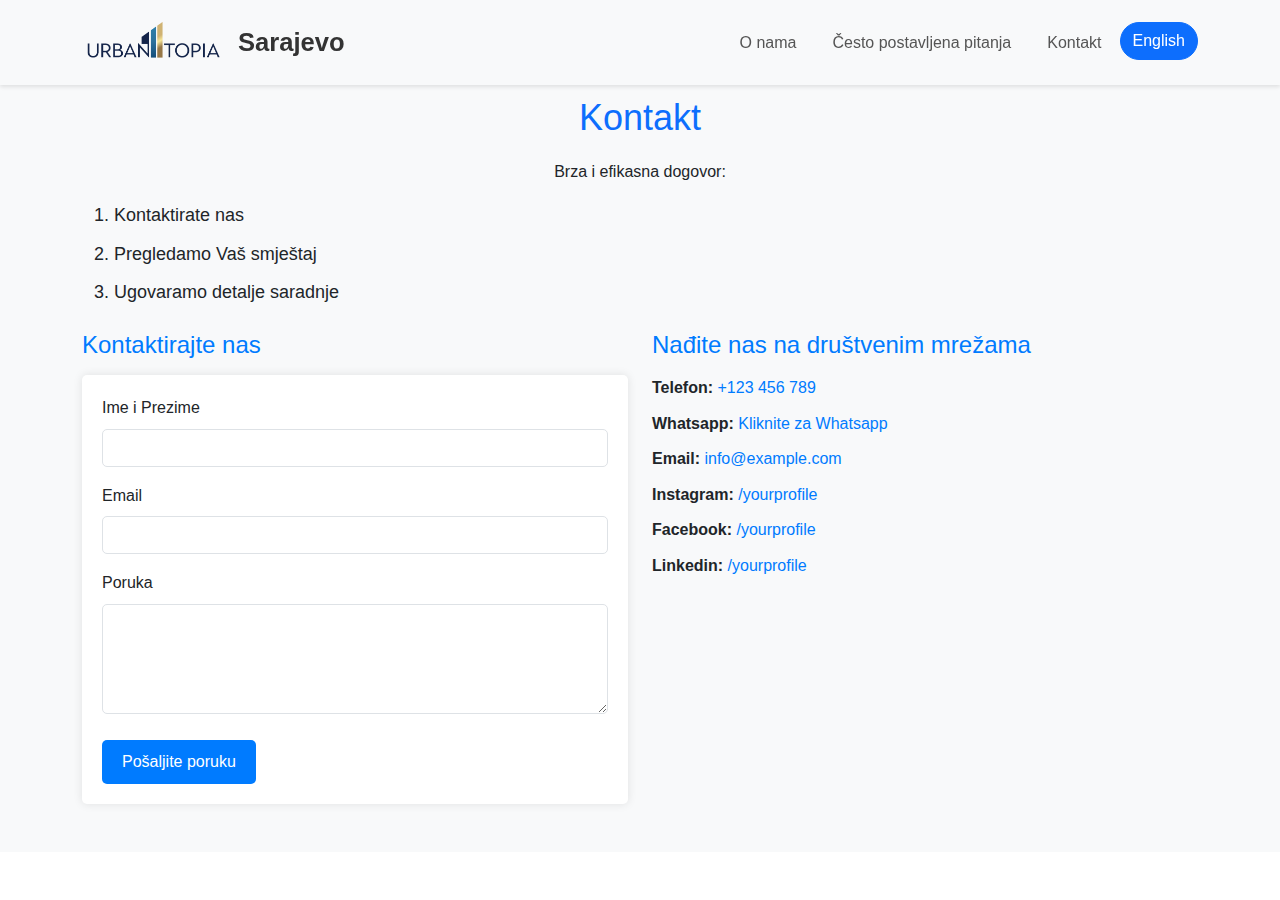
==== kontakt.html @ 98b8a41f "Client wanted new design..." ====
<!DOCTYPE html>
<html lang="bs">
<head>
  <meta charset="UTF-8">
  <meta name="viewport" content="width=device-width, initial-scale=1.0">
  <title>Kontakt</title>
  <link href="https://cdn.jsdelivr.net/npm/bootstrap@5.3.0-alpha1/dist/css/bootstrap.min.css" rel="stylesheet">
  <link rel="stylesheet" href="kontakt.css">
  <style>
      /* ------------------- NAVBAR START ------------------  */
  .navbar {
    background-color: #f8f9fa; /* Light gray background */
    box-shadow: 0px 2px 4px rgba(0, 0, 0, 0.1); /* Subtle shadow */
    padding: 10px 0;
  }

  .navbar-brand {
    display: flex;
    align-items: center;
  }

  /* Adjust logo size */
  .logo-img {
    height: 55px; /* Increase logo height */
    max-width: 140px; /* Ensure it doesn't overflow */
    object-fit: contain; /* Maintain aspect ratio */
    margin-right: 15px; /* Space between logo and text */
  }

  /* Adjust Sarajevo text */
  .logo-text {
    font-size: 1.6rem; /* Match size with logo */
    font-weight: bold;
    color: #333; /* Dark gray text color */
    line-height: 1; /* Align vertically */
  }

  /* Navigation links */
  .navbar-nav .nav-link {
    font-size: 1rem;
    color: #555;
    margin: 0 10px;
    transition: color 0.3s ease-in-out;
  }

  .navbar-nav .nav-link:hover {
    color: #007bff;
  }

  /* English option */
  .navbar-nav .nav-link.english {
    font-weight: bold;
    margin-left: 20px;
    color: #0056b3;
  }

  .navbar-nav .nav-link.english:hover {
    color: #ff9900;
  }

  /* Mobile adjustments */
  @media (max-width: 768px) {
    .navbar-brand .logo-img {
      height: 45px; /* Reduce height for smaller screens */
    }

    .navbar-nav .nav-link {
      margin: 5px 0;
    }
  }
/* ------------------- NAVBAR END ------------------  */
  </style>
</head>
<body>
  <nav class="navbar navbar-expand-lg navbar-light bg-light fixed-top">
    <div class="container">
      <!-- Logo and Sarajevo -->
      <a class="navbar-brand d-flex align-items-center" href="novi.html">
        <img src="assets/urbantopia/Urban_Topia.png" alt="Urban Topia Logo" class="logo-img me-3">
        <span class="logo-text">Sarajevo</span>
      </a>
  
      <!-- Hamburger Menu for Mobile -->
      <button class="navbar-toggler" type="button" data-bs-toggle="collapse" data-bs-target="#navbarNav">
        <span class="navbar-toggler-icon"></span>
      </button>
  
      <!-- Navigation Links -->
      <div class="collapse navbar-collapse" id="navbarNav">
        <ul class="navbar-nav ms-auto">
          <li class="nav-item"><a class="nav-link" href="onama.html" data-bs="O nama" data-en="About us">O nama</a></li>
          <li class="nav-item"><a class="nav-link" href="pitanja.html" data-bs="Često postavljena pitanja" data-en="FAQ">Često postavljena pitanja</a></li>
          <li class="nav-item"><a class="nav-link" href="kontakt.html" data-bs="Kontakt" data-en="Contact us">Kontakt</a></li>
          <li class="nav-item">
            <button id="languageToggle" class="btn btn-primary rounded-pill" data-bs="English" data-en="Bosanski">
              English
            </button>
          </li>
        </ul>
      </div>
    </div>
  </nav>

  <!-- Kontakt Stranica -->
  <section class="contact py-5 bg-light mt-5">
    <div class="container">
      <!-- Kontakt Info -->
      <div class="text-center mb-4">
        <h2 class="text-primary">Kontakt</h2>
        <p>Brza i efikasna dogovor:</p>
        <ol>
          <li>Kontaktirate nas</li>
          <li>Pregledamo Vaš smještaj</li>
          <li>Ugovaramo detalje saradnje</li>
        </ol>
      </div>

      <!-- Kontakt Forma -->
      <div class="row">
        <div class="col-md-6">
          <h4>Kontaktirajte nas</h4>
          <form action="send-email.php" method="POST">
            <div class="mb-3">
              <label for="name" class="form-label">Ime i Prezime</label>
              <input type="text" class="form-control" id="name" name="name" required>
            </div>
            <div class="mb-3">
              <label for="email" class="form-label">Email</label>
              <input type="email" class="form-control" id="email" name="email" required>
            </div>
            <div class="mb-3">
              <label for="message" class="form-label">Poruka</label>
              <textarea class="form-control" id="message" name="message" rows="4" required></textarea>
            </div>
            <button type="submit" class="btn btn-primary">Pošaljite poruku</button>
          </form>
        </div>

        <!-- Kontakt Informacije -->
        <div class="col-md-6">
          <h4>Nađite nas na društvenim mrežama</h4>
          <ul class="list-unstyled">
            <li><strong>Telefon:</strong> <a href="tel:+123456789" class="text-decoration-none">+123 456 789</a></li>
            <li><strong>Whatsapp:</strong> <a href="https://wa.me/123456789" class="text-decoration-none">Kliknite za Whatsapp</a></li>
            <li><strong>Email:</strong> <a href="mailto:info@example.com" class="text-decoration-none">info@example.com</a></li>
            <li><strong>Instagram:</strong> <a href="https://www.instagram.com/yourprofile" class="text-decoration-none" target="_blank">/yourprofile</a></li>
            <li><strong>Facebook:</strong> <a href="https://www.facebook.com/yourprofile" class="text-decoration-none" target="_blank">/yourprofile</a></li>
            <li><strong>Linkedin:</strong> <a href="https://www.linkedin.com/in/yourprofile" class="text-decoration-none" target="_blank">/yourprofile</a></li>
          </ul>
        </div>
      </div>
    </div>
  </section>

  <!-- Bootstrap JS -->
  <script src="https://cdn.jsdelivr.net/npm/bootstrap@5.3.0-alpha1/dist/js/bootstrap.bundle.min.js"></script>
  <script>
    /*--------------------- LANGUAGE CHANGE FUNCTION START ------------------------ */
    const languageToggle = document.getElementById('languageToggle');
        let currentLang = 'bs';

        function toggleLanguage() {
          const elements = document.querySelectorAll('[data-bs][data-en]');
          const heroContent = document.querySelector('.hero-content');

          elements.forEach(el => {
            if (el.hasAttribute('placeholder')) {
              el.placeholder = currentLang === 'bs' ? el.getAttribute('data-en') : el.getAttribute('data-bs');
            } else if (el.tagName.toLowerCase() === 'li' || el.tagName.toLowerCase() === 'h3') {
              el.innerHTML = currentLang === 'bs' ? el.getAttribute('data-en') : el.getAttribute('data-bs');
            } else {
              el.innerHTML = currentLang === 'bs' ? el.getAttribute('data-en') : el.getAttribute('data-bs');
            }
          });

          // Adjust text alignment and margin based on language
          heroContent.setAttribute('data-lang', currentLang);

          // Toggle the language
          currentLang = currentLang === 'bs' ? 'en' : 'bs';
        }

        // Attach the event listener
        languageToggle.addEventListener('click', toggleLanguage);
    /*--------------------- LANGUAGE CHANGE FUNCTION END ------------------------ */
  </script>
</body>
</html>
---- kontakt.css ----
/* General styles */
body {
    font-family: 'Arial', sans-serif;
    line-height: 1.6;
  }
  
  /* Kontakt sekcija */
  .contact {
    background-color: #f8f9fa;
    padding: 60px 0;
  }
  
  .contact h2 {
    color: #007bff;
    font-size: 36px;
    margin-bottom: 20px;
  }
  
  .contact ol {
    text-align: left;
    font-size: 18px;
  }
  
  .contact ol li {
    margin: 10px 0;
  }
  
  .contact h4 {
    color: #007bff;
    margin-bottom: 15px;
  }
  
  .contact form {
    background-color: #fff;
    padding: 20px;
    border-radius: 5px;
    box-shadow: 0 0 10px rgba(0, 0, 0, 0.1);
  }
  
  .contact .form-control {
    border-radius: 5px;
  }
  
  .contact .btn {
    background-color: #007bff;
    color: #fff;
    border-radius: 5px;
    padding: 10px 20px;
    margin-top: 10px;
    border: none;
  }
  
  .contact .btn:hover {
    background-color: #0056b3;
  }
  
  .contact .list-unstyled {
    font-size: 16px;
  }
  
  .contact .list-unstyled li {
    margin-bottom: 10px;
  }
  
  .contact .list-unstyled a {
    color: #007bff;
    text-decoration: none;
  }
  
  .contact .list-unstyled a:hover {
    text-decoration: underline;
  }
  
  /* Responsivni dizajn */
  @media (max-width: 768px) {
    .contact .row {
      flex-direction: column;
    }
  
    .contact .col-md-6 {
      margin-bottom: 30px;
    }
  }
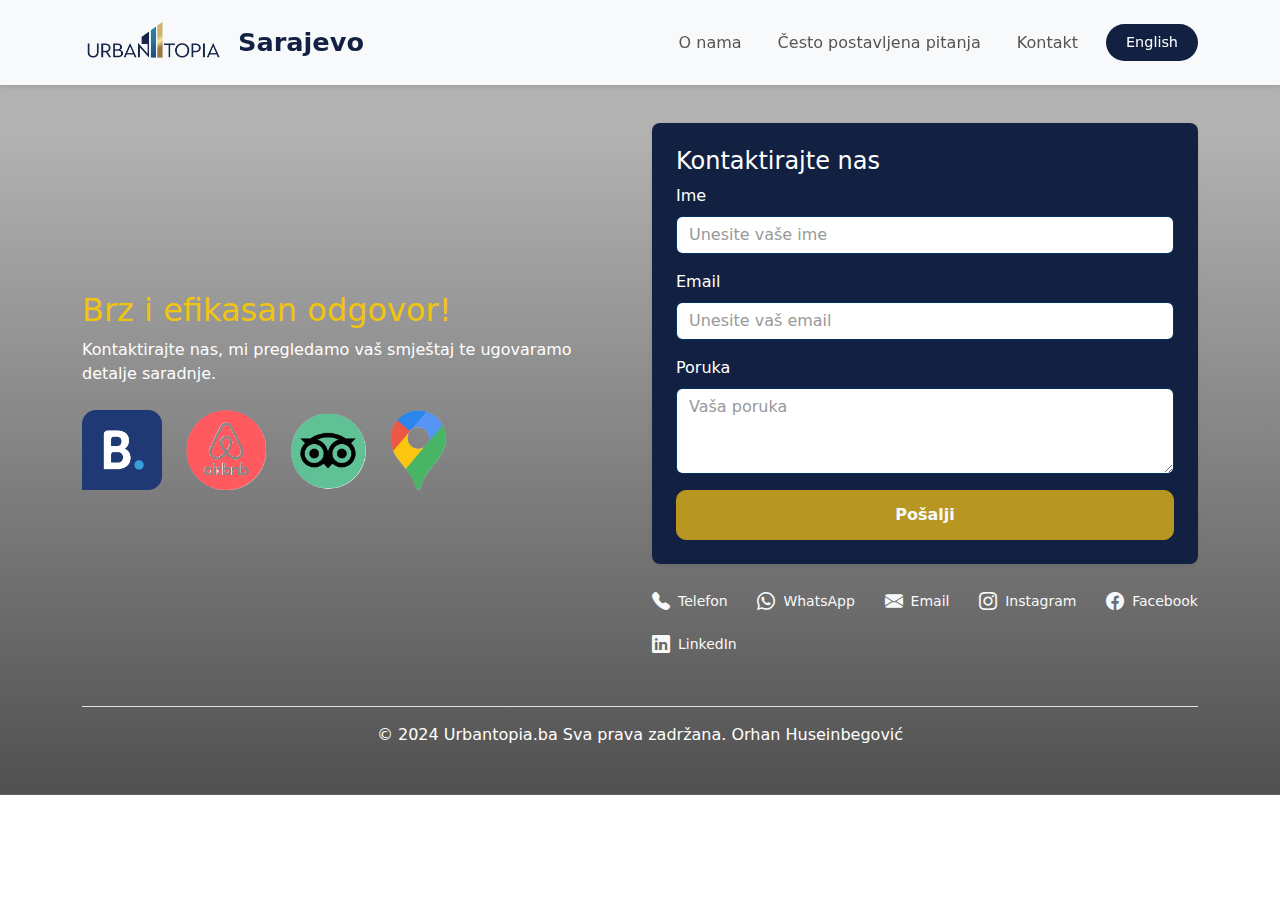
==== commit 4170bcf6: "Finished colors and visualizing" ====
--- a/kontakt.html
+++ b/kontakt.html
@@ -5,70 +5,283 @@
   <meta name="viewport" content="width=device-width, initial-scale=1.0">
   <title>Kontakt</title>
   <link href="https://cdn.jsdelivr.net/npm/bootstrap@5.3.0-alpha1/dist/css/bootstrap.min.css" rel="stylesheet">
-  <link rel="stylesheet" href="kontakt.css">
+  <meta name="description" content="Urbantopia - mi upravljamo vašim nekretninama">
+    <meta name="keywords" content="nekretnine, apartmani, sarajevo, izdavanje apartmana, stan na dan, izdavanje nekretnina">
+    <meta name="author" content="Mak Drljević">
+
+    <link rel="stylesheet" href="https://cdn.jsdelivr.net/npm/bootstrap-icons/font/bootstrap-icons.css">
+    <link rel="icon" type="image/x-icon" href="urbantopia/Urban_Topia_3D_FB_Insta.jpg">
+    <link rel="icon" href="assets/icons/favicon.png" type="image/x-icon">
+
+
+    <!-- Add Google Fonts -->
+    <link href="https://fonts.googleapis.com/css2?family=Roboto:wght@400;700&display=swap" rel="stylesheet">
+    <link href='https://fonts.googleapis.com/css?family=Raleway' rel='stylesheet'>
+
+
+
+    <!-- Open Graph Meta Tags for Social Sharing -->
+    <meta property="og:title" content="Urbantopia">
+    <meta property="og:description" content="Urbantopia vam pomaže da dobijete maksimalno od svoje nekretnine dok se odmarate">
+    <meta property="og:image" content="https://www.urbantopia.ba/ApartmaniMak/assets/urbantopia/Urban_Topia_3D_FB_Insta.jpg">
+    <meta property="og:url" content="https://urbantopia.ba/kontakt.html">
+    <meta property="og:type" content="website">
+
+    <script type="application/ld+json">
+        {
+          "@context": "https://schema.org",
+          "@type": "Apartment resselling",
+          "name": "Urbantopia",
+          "url": "https://www.urbantopia.ba",
+          "logo": "https://www.urbantopia.ba/ApartmaniMak/assets/urbantopia/Urban_Topia_3D_FB_Insta.jpg",
+          "sameAs": [
+            "https://www.facebook.com/urbantopia/",
+            "https://www.instagram.com/urbantopia/"
+          ],
+          "contactPoint": {
+            "@type": "ContactPoint",
+            "telephone": "+38761829914",
+            "contactType": "Customer Service"
+          }
+        }
+      </script>
+
+    <!-- Google tag (gtag.js) -->
+    <script async src="https://www.googletagmanager.com/gtag/js?id=G-E1P6V603YQ"></script>
+    <script>
+    window.dataLayer = window.dataLayer || [];
+    function gtag(){dataLayer.push(arguments);}
+    gtag('js', new Date());
+
+    gtag('config', 'G-E1P6V603YQ');
+    </script>
   <style>
-      /* ------------------- NAVBAR START ------------------  */
+  /* Navbar */
   .navbar {
-    background-color: #f8f9fa; /* Light gray background */
-    box-shadow: 0px 2px 4px rgba(0, 0, 0, 0.1); /* Subtle shadow */
-    padding: 10px 0;
-  }
-
-  .navbar-brand {
-    display: flex;
-    align-items: center;
-  }
-
-  /* Adjust logo size */
-  .logo-img {
-    height: 55px; /* Increase logo height */
-    max-width: 140px; /* Ensure it doesn't overflow */
-    object-fit: contain; /* Maintain aspect ratio */
-    margin-right: 15px; /* Space between logo and text */
-  }
-
-  /* Adjust Sarajevo text */
-  .logo-text {
-    font-size: 1.6rem; /* Match size with logo */
-    font-weight: bold;
-    color: #333; /* Dark gray text color */
-    line-height: 1; /* Align vertically */
-  }
-
-  /* Navigation links */
-  .navbar-nav .nav-link {
-    font-size: 1rem;
-    color: #555;
-    margin: 0 10px;
-    transition: color 0.3s ease-in-out;
-  }
-
-  .navbar-nav .nav-link:hover {
-    color: #007bff;
-  }
-
-  /* English option */
-  .navbar-nav .nav-link.english {
-    font-weight: bold;
-    margin-left: 20px;
-    color: #0056b3;
-  }
-
-  .navbar-nav .nav-link.english:hover {
-    color: #ff9900;
-  }
-
-  /* Mobile adjustments */
-  @media (max-width: 768px) {
-    .navbar-brand .logo-img {
-      height: 45px; /* Reduce height for smaller screens */
-    }
-
+      background-color: #f8f9fa; /* Light gray background */
+      box-shadow: 0px 2px 4px rgba(0, 0, 0, 0.1); /* Subtle shadow */
+      padding: 10px 0;
+    }
+
+    .navbar-brand {
+      display: flex;
+      align-items: center;
+    }
+
+    /* Adjust logo size */
+    .logo-img {
+      height: 55px; /* Increase logo height */
+      max-width: 140px; /* Ensure it doesn't overflow */
+      object-fit: contain; /* Maintain aspect ratio */
+      margin-right: 15px; /* Space between logo and text */
+    }
+
+    /* Adjust Sarajevo text */
+    .logo-text {
+      font-size: 1.6rem; /* Match size with logo */
+      font-weight: bold;
+      color: #122142; /* Dark gray text color */
+      line-height: 1; /* Align vertically */
+    }
+
+    /* Navigation links */
     .navbar-nav .nav-link {
-      margin: 5px 0;
-    }
-  }
-/* ------------------- NAVBAR END ------------------  */
+      font-size: 1rem;
+      color: #555;
+      margin: 0 10px;
+      transition: color 0.3s ease-in-out;
+    }
+
+    .navbar-nav .nav-link:hover {
+      color: #b79722;
+    }
+
+    /* English option */
+    .navbar-nav .nav-link.english {
+      font-weight: bold;
+      margin-left: 20px;
+      color: #b79722;
+    }
+
+    .navbar-nav .nav-link.english:hover {
+      color: #ff9900;
+    }
+
+    /* Mobile adjustments */
+    @media (max-width: 768px) {
+      .navbar-brand .logo-img {
+        height: 45px; /* Reduce height for smaller screens */
+      }
+
+      .navbar-nav .nav-link {
+        margin: 5px 0;
+      }
+    }
+
+
+
+
+
+    /*-------------- NAVBAR SECTION START -----------------*/
+
+
+
+    /*-------------- NAVBAR BUTTON START -----------------*/
+
+    /* Centering and styling the button */
+#languageToggle {
+  font-size: 0.9rem; /* Slightly smaller font size for neatness */
+  padding: 8px 20px; /* Adds padding to the button */
+  background-color: #122142; /* Bootstrap primary color */
+  color: white; /* Text color */
+  border: none; /* No border */
+  cursor: pointer; /* Pointer cursor on hover */
+  transition: all 0.3s ease-in-out; /* Smooth transition for hover */
+}
+
+#languageToggle:hover {
+  background-color: #b79722; /* Darker blue on hover */
+  color: #122142; /* Keep text color consistent */
+}
+
+#languageToggle:focus {
+  outline: none; /* Remove focus outline */
+}
+
+/* Center the button with other list items */
+.navbar-nav .nav-item {
+  display: flex;
+  align-items: center;
+}
+
+.navbar-nav .nav-item:last-child {
+  margin-left: 10px; /* Add spacing from other links */
+}
+/*-------------- NAVBAR BUTTON END -----------------*/
+
+
+
+/*---------------- FOOTER SECTION START --------------------- */
+.footer-section {
+  background: linear-gradient(0deg, #505050 0%, rgba(102, 102, 102, 0.50) 91.7%),
+    url('https://images.pexels.com/photos/189333/pexels-photo-189333.jpeg'); /* URL pozadinske slike */
+  background-size: cover; /* Pokriva cijeli footer */
+  background-position: center; /* Fokusira sliku na sredinu */
+  background-repeat: no-repeat; /* Onemogućava ponavljanje slike */
+  color: #ffffff; /* Bijela boja za tekst radi kontrasta */
+  margin-top: 75px;
+}
+
+.footer-section h2, 
+.footer-section h4 {
+  color: #f1c40f;
+}
+
+
+.footer-section a {
+  color: #f1c40f;
+  text-decoration: none;
+}
+
+.footer-section a:hover {
+  text-decoration: underline;
+}
+
+.partner-logos img {
+  width: auto;
+  height: 80px;
+  transition: transform 0.3s ease;
+}
+
+.partner-logos img:hover {
+  transform: scale(1.1);
+}
+
+/* Unikatna forma */
+.unique-contact-form {
+  background-color: #122142;
+  border-radius: 8px;
+  color: #ffffff;
+  padding: 20px;
+}
+
+.unique-contact-form h4 {
+  color: #ffffff;
+}
+
+.unique-contact-form input,
+.unique-contact-form textarea {
+  border: 1px solid #003366;
+  color: #003366;
+}
+
+.unique-contact-form input::placeholder,
+.unique-contact-form textarea::placeholder {
+  color: #999999;
+}
+
+/* Unikatno dugme */
+.unique-submit-btn {
+  background-color: #b79722;
+  color: #f8f9fa;
+  border: 1px solid #b79722;
+  font-weight: bold;
+  transition: background-color 0.3s ease, color 0.3s ease;
+  border-radius: 10px;
+  height: 50px;
+}
+
+.unique-submit-btn:hover {
+  background-color: #f1c40f;
+  color: #f8f9fa;
+}
+
+/* Kontakt info */
+.contact-info a {
+  color: #003366;
+  display: flex;
+  align-items: center;
+  gap: 8px;
+  font-size: 14px;
+}
+
+.contact-info i {
+  font-size: 18px;
+}
+
+.contact-info a:hover {
+  text-decoration: underline;
+}
+
+/* Copyright */
+footer .border-top {
+  border-color: rgba(255, 255, 255, 0.2);
+}
+
+*,
+*::before,
+*::after {
+    box-sizing: border-box;
+}
+
+html, body {
+    margin: 0;
+    padding: 0;
+    overflow-x: hidden;
+}
+
+.navbar-collapse {
+    width: 100%;
+}
+
+.footer-section {
+    width: 100%;
+    overflow-x: hidden;
+}
+
+
+
+/*---------------- FOOTER SECTION END --------------------- */
   </style>
 </head>
 <body>
@@ -101,88 +314,105 @@
     </div>
   </nav>
 
-  <!-- Kontakt Stranica -->
-  <section class="contact py-5 bg-light mt-5">
+  <footer class="footer-section py-5">
     <div class="container">
-      <!-- Kontakt Info -->
-      <div class="text-center mb-4">
-        <h2 class="text-primary">Kontakt</h2>
-        <p>Brza i efikasna dogovor:</p>
-        <ol>
-          <li>Kontaktirate nas</li>
-          <li>Pregledamo Vaš smještaj</li>
-          <li>Ugovaramo detalje saradnje</li>
-        </ol>
-      </div>
-
-      <!-- Kontakt Forma -->
-      <div class="row">
+      <div class="row align-items-center">
+        <!-- Lijeva strana -->
+        <div class="col-md-6 mb-4 mb-md-0">
+          <h2  data-en="Fast and timing response!" data-bs="Brz i efikasan odgovor!">Brz i efikasan odgovor!</h2>
+          <p class="mb-4" data-bs="Kontaktirajte nas, mi pregledamo vaš smještaj te ugovaramo detalje saradnje." data-en="Contact us, we will inspect your accommodation and agree on the details of cooperation.">
+            Kontaktirajte nas, mi pregledamo vaš smještaj te ugovaramo detalje saradnje.
+          </p>
+          <div class="partner-logos d-flex gap-4 justify-content-start">
+            <img src="assets/icons/booking.png" alt="Booking" class="img-fluid partner-logo">
+            <img src="assets/icons/airrbnb.png" alt="Airbnb" class="img-fluid partner-logo">
+            <img src="assets/icons/tripadvisor.png" alt="Tripadvisor" class="img-fluid partner-logo">
+            <img src="assets/icons/googlemaps.png" alt="Google Maps" class="img-fluid partner-logo">
+          </div>
+        </div>
+  
+        <!-- Desna strana -->
         <div class="col-md-6">
-          <h4>Kontaktirajte nas</h4>
-          <form action="send-email.php" method="POST">
-            <div class="mb-3">
-              <label for="name" class="form-label">Ime i Prezime</label>
-              <input type="text" class="form-control" id="name" name="name" required>
-            </div>
-            <div class="mb-3">
-              <label for="email" class="form-label">Email</label>
-              <input type="email" class="form-control" id="email" name="email" required>
-            </div>
-            <div class="mb-3">
-              <label for="message" class="form-label">Poruka</label>
-              <textarea class="form-control" id="message" name="message" rows="4" required></textarea>
-            </div>
-            <button type="submit" class="btn btn-primary">Pošaljite poruku</button>
-          </form>
-        </div>
-
-        <!-- Kontakt Informacije -->
-        <div class="col-md-6">
-          <h4>Nađite nas na društvenim mrežama</h4>
-          <ul class="list-unstyled">
-            <li><strong>Telefon:</strong> <a href="tel:+123456789" class="text-decoration-none">+123 456 789</a></li>
-            <li><strong>Whatsapp:</strong> <a href="https://wa.me/123456789" class="text-decoration-none">Kliknite za Whatsapp</a></li>
-            <li><strong>Email:</strong> <a href="mailto:info@example.com" class="text-decoration-none">info@example.com</a></li>
-            <li><strong>Instagram:</strong> <a href="https://www.instagram.com/yourprofile" class="text-decoration-none" target="_blank">/yourprofile</a></li>
-            <li><strong>Facebook:</strong> <a href="https://www.facebook.com/yourprofile" class="text-decoration-none" target="_blank">/yourprofile</a></li>
-            <li><strong>Linkedin:</strong> <a href="https://www.linkedin.com/in/yourprofile" class="text-decoration-none" target="_blank">/yourprofile</a></li>
-          </ul>
+          <!-- Forma -->
+          <div class="unique-contact-form p-4 shadow-sm">
+            <h4 data-en="Contact Us" data-bs="Kontaktirajte nas">Kontaktirajte nas</h4>
+            <form>
+              <div class="mb-3">
+                <label for="name" class="form-label" data-en="Name" data-bs="Ime">Ime</label>
+                <input type="text" class="form-control" id="name" placeholder="Unesite vaše ime" data-en="Enter your name" data-bs="Unesite svoje ime">
+              </div>
+              <div class="mb-3">
+                <label for="email" class="form-label" data-en="Email">Email</label>
+                <input type="email" class="form-control" id="email" placeholder="Unesite vaš email" data-en="Enter your email" data-bs="Unesite svoj email">
+              </div>
+              <div class="mb-3">
+                <label for="message" class="form-label" data-en="Message" data-bs="Poruka">Poruka</label>
+                <textarea class="form-control" id="message" rows="3" placeholder="Vaša poruka" data-en="Your message" data-bs="Vaša poruka"></textarea>
+              </div>
+              <button type="submit" class="unique-submit-btn w-100" data-en="Send" data-bs="Pošalji">Pošalji</button>
+            </form>
+          </div>
+  
+          <!-- Kontakt podaci -->
+          <div class="contact-info mt-4 d-flex justify-content-between flex-wrap gap-3">
+            <a href="tel:+38761829914" class="text-light text-decoration-none" data-en="Phone" data-bs="Telefon">
+              <i class="bi bi-telephone-fill"></i> Telefon
+            </a>
+            <a href="https://wa.me/38761829914" target="_blank" class="text-light text-decoration-none" data-en="WhatsApp">
+              <i class="bi bi-whatsapp"></i> WhatsApp
+            </a>
+            <a href="mailto:info@urbantopia.ba" class="text-light text-decoration-none" data-en="Email">
+              <i class="bi bi-envelope-fill"></i> Email
+            </a>
+            <a href="https://www.instagram.com" target="_blank" class="text-light text-decoration-none" data-en="Instagram">
+              <i class="bi bi-instagram"></i> Instagram
+            </a>
+            <a href="https://www.facebook.com" target="_blank" class="text-light text-decoration-none" data-en="Facebook">
+              <i class="bi bi-facebook"></i> Facebook
+            </a>
+            <a href="https://www.linkedin.com" target="_blank" class="text-light text-decoration-none" data-en="LinkedIn">
+              <i class="bi bi-linkedin"></i> LinkedIn
+            </a>
+          </div>
         </div>
       </div>
+  
+      <!-- Copyright -->
+      <div class="text-center mt-5 border-top pt-3">
+        <p class="mb-0" data-en="© 2024 Urbantopia.ba All rights reserved. Made by Orhan Huseinbegović" data-bs="© 2024 Urbantopia.ba Sva prava zadržana. Made by Orhan Huseinbegović">© 2024 Urbantopia.ba Sva prava zadržana. Orhan Huseinbegović</p>
+      </div>
     </div>
-  </section>
+  </footer>
 
   <!-- Bootstrap JS -->
   <script src="https://cdn.jsdelivr.net/npm/bootstrap@5.3.0-alpha1/dist/js/bootstrap.bundle.min.js"></script>
   <script>
     /*--------------------- LANGUAGE CHANGE FUNCTION START ------------------------ */
     const languageToggle = document.getElementById('languageToggle');
-        let currentLang = 'bs';
-
-        function toggleLanguage() {
-          const elements = document.querySelectorAll('[data-bs][data-en]');
-          const heroContent = document.querySelector('.hero-content');
-
-          elements.forEach(el => {
-            if (el.hasAttribute('placeholder')) {
-              el.placeholder = currentLang === 'bs' ? el.getAttribute('data-en') : el.getAttribute('data-bs');
-            } else if (el.tagName.toLowerCase() === 'li' || el.tagName.toLowerCase() === 'h3') {
-              el.innerHTML = currentLang === 'bs' ? el.getAttribute('data-en') : el.getAttribute('data-bs');
-            } else {
-              el.innerHTML = currentLang === 'bs' ? el.getAttribute('data-en') : el.getAttribute('data-bs');
-            }
-          });
-
-          // Adjust text alignment and margin based on language
-          heroContent.setAttribute('data-lang', currentLang);
-
-          // Toggle the language
-          currentLang = currentLang === 'bs' ? 'en' : 'bs';
+    let currentLang = 'bs';
+
+    function toggleLanguage() {
+      const elements = document.querySelectorAll('[data-bs][data-en]');
+      
+      elements.forEach(el => {
+        if (el.hasAttribute('placeholder')) {
+          el.placeholder = currentLang === 'bs' ? el.getAttribute('data-en') : el.getAttribute('data-bs');
+        } else {
+          el.innerHTML = currentLang === 'bs' ? el.getAttribute('data-en') : el.getAttribute('data-bs');
         }
-
-        // Attach the event listener
-        languageToggle.addEventListener('click', toggleLanguage);
+      });
+
+      // Toggle the button text
+      languageToggle.innerHTML = currentLang === 'bs' ? languageToggle.getAttribute('data-en') : languageToggle.getAttribute('data-bs');
+
+      // Toggle the language
+      currentLang = currentLang === 'bs' ? 'en' : 'bs';
+    }
+
+    // Attach the event listener
+    languageToggle.addEventListener('click', toggleLanguage);
     /*--------------------- LANGUAGE CHANGE FUNCTION END ------------------------ */
   </script>
 </body>
 </html>
+
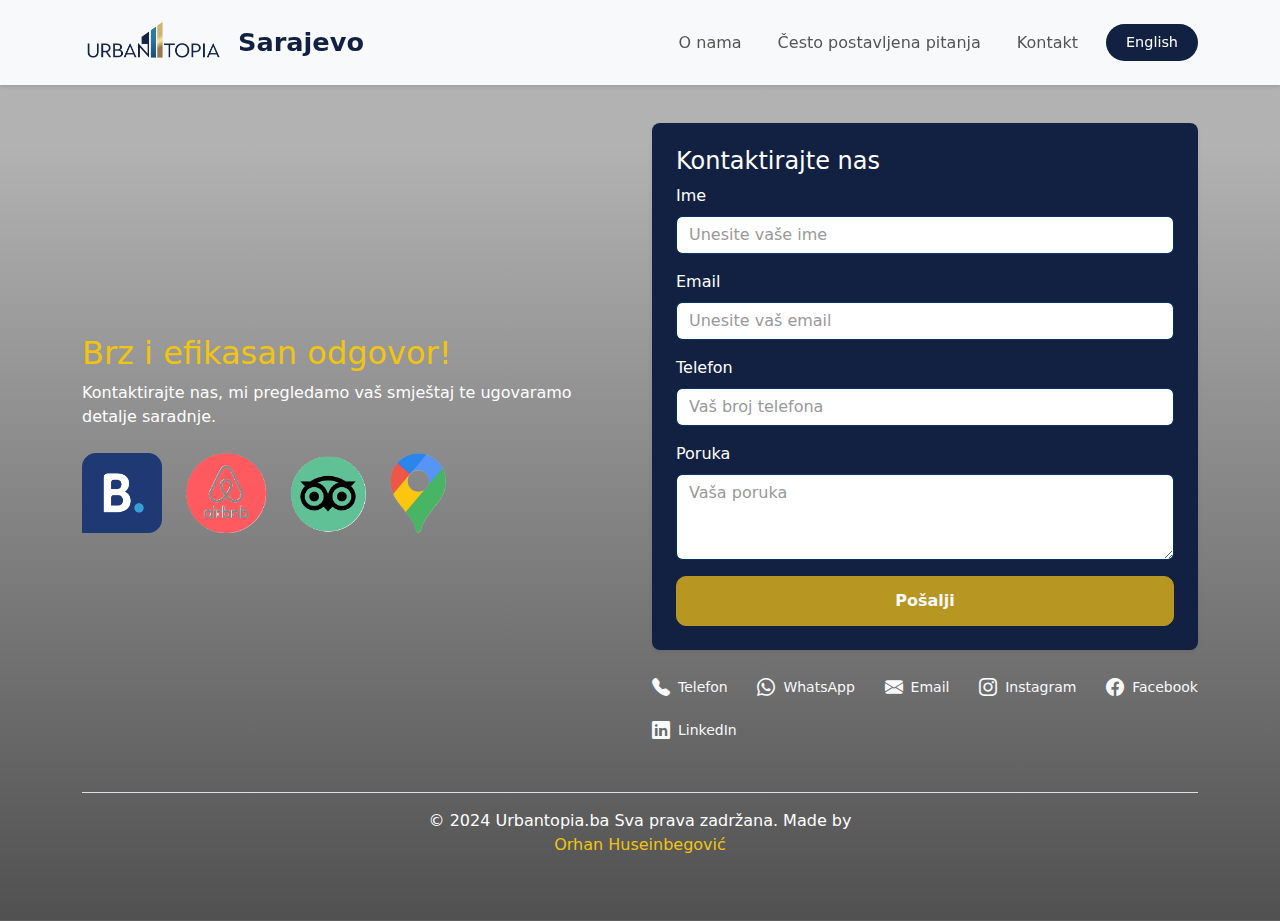
==== commit 0dbfc479: "Small fixes on backend and forms" ====
--- a/kontakt.html
+++ b/kontakt.html
@@ -288,7 +288,7 @@
   <nav class="navbar navbar-expand-lg navbar-light bg-light fixed-top">
     <div class="container">
       <!-- Logo and Sarajevo -->
-      <a class="navbar-brand d-flex align-items-center" href="novi.html">
+      <a class="navbar-brand d-flex align-items-center" href="index.html">
         <img src="assets/urbantopia/Urban_Topia.png" alt="Urban Topia Logo" class="logo-img me-3">
         <span class="logo-text">Sarajevo</span>
       </a>
@@ -346,6 +346,10 @@
                 <input type="email" class="form-control" id="email" placeholder="Unesite vaš email" data-en="Enter your email" data-bs="Unesite svoj email">
               </div>
               <div class="mb-3">
+                <label for="phone" class="form-label" data-en="Phone" data-bs="Telefon">Telefon</label>
+                <input type="phone" class="form-control" id="phone" placeholder="Vaš broj telefona" data-en="Enter your phone number" data-bs="Unesite svoj broj telefona">
+              </div>
+              <div class="mb-3">
                 <label for="message" class="form-label" data-en="Message" data-bs="Poruka">Poruka</label>
                 <textarea class="form-control" id="message" rows="3" placeholder="Vaša poruka" data-en="Your message" data-bs="Vaša poruka"></textarea>
               </div>
@@ -379,7 +383,7 @@
   
       <!-- Copyright -->
       <div class="text-center mt-5 border-top pt-3">
-        <p class="mb-0" data-en="© 2024 Urbantopia.ba All rights reserved. Made by Orhan Huseinbegović" data-bs="© 2024 Urbantopia.ba Sva prava zadržana. Made by Orhan Huseinbegović">© 2024 Urbantopia.ba Sva prava zadržana. Orhan Huseinbegović</p>
+        <p class="mb-0" data-en="© 2024 Urbantopia.ba All rights reserved. Made by " data-bs="© 2024 Urbantopia.ba Sva prava zadržana. Made by ">© 2024 Urbantopia.ba Sva prava zadržana. Made by </p><span><p><a href="https://www.linkedin.com/in/orhan-huseinbegovi%C4%87-72a47b1ba/">Orhan Huseinbegović</a></p></span>
       </div>
     </div>
   </footer>
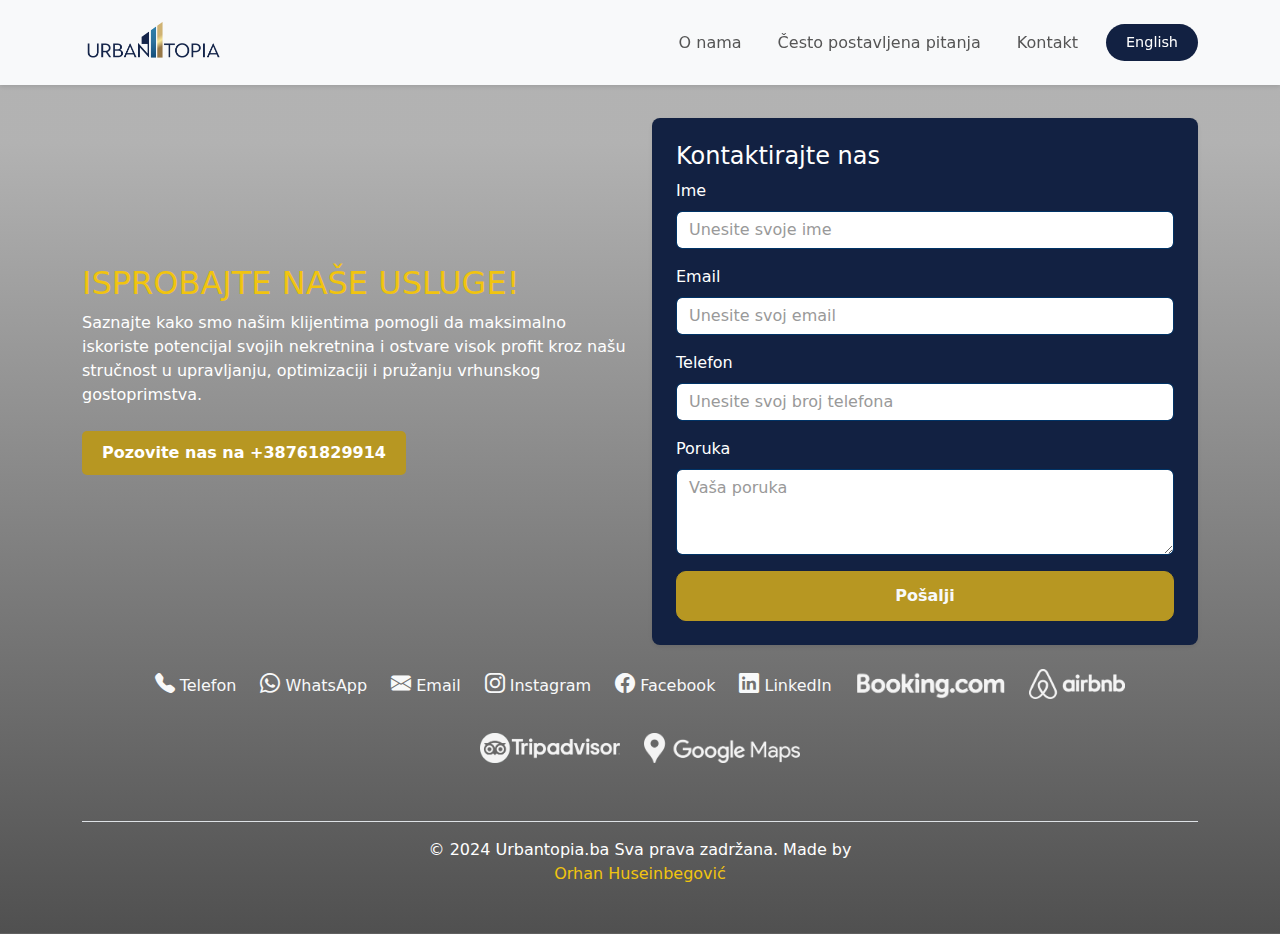
==== commit 8dc72ba3: "Finished website with language toggle fix" ====
--- a/kontakt.html
+++ b/kontakt.html
@@ -1,309 +1,90 @@
 <!DOCTYPE html>
 <html lang="bs">
+
 <head>
   <meta charset="UTF-8">
   <meta name="viewport" content="width=device-width, initial-scale=1.0">
-  <title>Kontakt</title>
+  <title data-bs="Kontakt" data-en="Contact">Kontakt</title>
   <link href="https://cdn.jsdelivr.net/npm/bootstrap@5.3.0-alpha1/dist/css/bootstrap.min.css" rel="stylesheet">
   <meta name="description" content="Urbantopia - mi upravljamo vašim nekretninama">
-    <meta name="keywords" content="nekretnine, apartmani, sarajevo, izdavanje apartmana, stan na dan, izdavanje nekretnina">
-    <meta name="author" content="Mak Drljević">
-
-    <link rel="stylesheet" href="https://cdn.jsdelivr.net/npm/bootstrap-icons/font/bootstrap-icons.css">
-    <link rel="icon" type="image/x-icon" href="urbantopia/Urban_Topia_3D_FB_Insta.jpg">
-    <link rel="icon" href="assets/icons/favicon.png" type="image/x-icon">
-
-
-    <!-- Add Google Fonts -->
-    <link href="https://fonts.googleapis.com/css2?family=Roboto:wght@400;700&display=swap" rel="stylesheet">
-    <link href='https://fonts.googleapis.com/css?family=Raleway' rel='stylesheet'>
-
-
-
-    <!-- Open Graph Meta Tags for Social Sharing -->
-    <meta property="og:title" content="Urbantopia">
-    <meta property="og:description" content="Urbantopia vam pomaže da dobijete maksimalno od svoje nekretnine dok se odmarate">
-    <meta property="og:image" content="https://www.urbantopia.ba/ApartmaniMak/assets/urbantopia/Urban_Topia_3D_FB_Insta.jpg">
-    <meta property="og:url" content="https://urbantopia.ba/kontakt.html">
-    <meta property="og:type" content="website">
-
-    <script type="application/ld+json">
-        {
-          "@context": "https://schema.org",
-          "@type": "Apartment resselling",
-          "name": "Urbantopia",
-          "url": "https://www.urbantopia.ba",
-          "logo": "https://www.urbantopia.ba/ApartmaniMak/assets/urbantopia/Urban_Topia_3D_FB_Insta.jpg",
-          "sameAs": [
-            "https://www.facebook.com/urbantopia/",
-            "https://www.instagram.com/urbantopia/"
-          ],
-          "contactPoint": {
-            "@type": "ContactPoint",
-            "telephone": "+38761829914",
-            "contactType": "Customer Service"
-          }
-        }
-      </script>
-
-    <!-- Google tag (gtag.js) -->
-    <script async src="https://www.googletagmanager.com/gtag/js?id=G-E1P6V603YQ"></script>
-    <script>
-    window.dataLayer = window.dataLayer || [];
-    function gtag(){dataLayer.push(arguments);}
-    gtag('js', new Date());
-
-    gtag('config', 'G-E1P6V603YQ');
-    </script>
-  <style>
-  /* Navbar */
-  .navbar {
-      background-color: #f8f9fa; /* Light gray background */
-      box-shadow: 0px 2px 4px rgba(0, 0, 0, 0.1); /* Subtle shadow */
-      padding: 10px 0;
-    }
-
-    .navbar-brand {
-      display: flex;
-      align-items: center;
-    }
-
-    /* Adjust logo size */
-    .logo-img {
-      height: 55px; /* Increase logo height */
-      max-width: 140px; /* Ensure it doesn't overflow */
-      object-fit: contain; /* Maintain aspect ratio */
-      margin-right: 15px; /* Space between logo and text */
-    }
-
-    /* Adjust Sarajevo text */
-    .logo-text {
-      font-size: 1.6rem; /* Match size with logo */
-      font-weight: bold;
-      color: #122142; /* Dark gray text color */
-      line-height: 1; /* Align vertically */
-    }
-
-    /* Navigation links */
-    .navbar-nav .nav-link {
-      font-size: 1rem;
-      color: #555;
-      margin: 0 10px;
-      transition: color 0.3s ease-in-out;
-    }
-
-    .navbar-nav .nav-link:hover {
-      color: #b79722;
-    }
-
-    /* English option */
-    .navbar-nav .nav-link.english {
-      font-weight: bold;
-      margin-left: 20px;
-      color: #b79722;
-    }
-
-    .navbar-nav .nav-link.english:hover {
-      color: #ff9900;
-    }
-
-    /* Mobile adjustments */
-    @media (max-width: 768px) {
-      .navbar-brand .logo-img {
-        height: 45px; /* Reduce height for smaller screens */
-      }
-
-      .navbar-nav .nav-link {
-        margin: 5px 0;
+  <meta name="keywords"
+    content="nekretnine, apartmani, sarajevo, izdavanje apartmana, stan na dan, izdavanje nekretnina">
+  <meta name="author" content="Mak Drljević">
+
+  <link rel="stylesheet" href="https://cdn.jsdelivr.net/npm/bootstrap-icons/font/bootstrap-icons.css">
+  <link rel="icon" type="image/x-icon" href="assets/urbantopia/Urban_Topia_3D_FB_Insta.jpg">
+  <link rel="icon" href="assets/icons/favicon.png" type="image/x-icon">
+
+  <!-- Google Fonts -->
+  <link href="https://fonts.googleapis.com/css2?family=Roboto:wght@400;700&display=swap" rel="stylesheet">
+  <link href='https://fonts.googleapis.com/css?family=Raleway' rel='stylesheet'>
+  <link rel="stylesheet" href="css/contactstyles.css">
+
+  <!-- Open Graph Meta Tags for Social Sharing -->
+  <meta property="og:title" content="Urbantopia">
+  <meta property="og:description"
+    content="Urbantopia vam pomaže da dobijete maksimalno od svoje nekretnine dok se odmarate">
+  <meta property="og:image"
+    content="https://www.urbantopia.ba/ApartmaniMak/assets/urbantopia/Urban_Topia_3D_FB_Insta.jpg">
+  <meta property="og:url" content="https://urbantopia.ba/kontakt.html">
+  <meta property="og:type" content="website">
+
+  <script type="application/ld+json">
+    {
+      "@context": "https://schema.org",
+      "@type": "Apartment resselling",
+      "name": "Urbantopia",
+      "url": "https://www.urbantopia.ba",
+      "logo": "https://www.urbantopia.ba/ApartmaniMak/assets/urbantopia/Urban_Topia_3D_FB_Insta.jpg",
+      "sameAs": [
+        "https://www.facebook.com/urbantopia/",
+        "https://www.instagram.com/urbantopia/"
+      ],
+      "contactPoint": {
+        "@type": "ContactPoint",
+        "telephone": "+38761829914",
+        "contactType": "Customer Service"
       }
     }
-
-
-
-
-
-    /*-------------- NAVBAR SECTION START -----------------*/
-
-
-
-    /*-------------- NAVBAR BUTTON START -----------------*/
-
-    /* Centering and styling the button */
-#languageToggle {
-  font-size: 0.9rem; /* Slightly smaller font size for neatness */
-  padding: 8px 20px; /* Adds padding to the button */
-  background-color: #122142; /* Bootstrap primary color */
-  color: white; /* Text color */
-  border: none; /* No border */
-  cursor: pointer; /* Pointer cursor on hover */
-  transition: all 0.3s ease-in-out; /* Smooth transition for hover */
-}
-
-#languageToggle:hover {
-  background-color: #b79722; /* Darker blue on hover */
-  color: #122142; /* Keep text color consistent */
-}
-
-#languageToggle:focus {
-  outline: none; /* Remove focus outline */
-}
-
-/* Center the button with other list items */
-.navbar-nav .nav-item {
-  display: flex;
-  align-items: center;
-}
-
-.navbar-nav .nav-item:last-child {
-  margin-left: 10px; /* Add spacing from other links */
-}
-/*-------------- NAVBAR BUTTON END -----------------*/
-
-
-
-/*---------------- FOOTER SECTION START --------------------- */
-.footer-section {
-  background: linear-gradient(0deg, #505050 0%, rgba(102, 102, 102, 0.50) 91.7%),
-    url('https://images.pexels.com/photos/189333/pexels-photo-189333.jpeg'); /* URL pozadinske slike */
-  background-size: cover; /* Pokriva cijeli footer */
-  background-position: center; /* Fokusira sliku na sredinu */
-  background-repeat: no-repeat; /* Onemogućava ponavljanje slike */
-  color: #ffffff; /* Bijela boja za tekst radi kontrasta */
-  margin-top: 75px;
-}
-
-.footer-section h2, 
-.footer-section h4 {
-  color: #f1c40f;
-}
-
-
-.footer-section a {
-  color: #f1c40f;
-  text-decoration: none;
-}
-
-.footer-section a:hover {
-  text-decoration: underline;
-}
-
-.partner-logos img {
-  width: auto;
-  height: 80px;
-  transition: transform 0.3s ease;
-}
-
-.partner-logos img:hover {
-  transform: scale(1.1);
-}
-
-/* Unikatna forma */
-.unique-contact-form {
-  background-color: #122142;
-  border-radius: 8px;
-  color: #ffffff;
-  padding: 20px;
-}
-
-.unique-contact-form h4 {
-  color: #ffffff;
-}
-
-.unique-contact-form input,
-.unique-contact-form textarea {
-  border: 1px solid #003366;
-  color: #003366;
-}
-
-.unique-contact-form input::placeholder,
-.unique-contact-form textarea::placeholder {
-  color: #999999;
-}
-
-/* Unikatno dugme */
-.unique-submit-btn {
-  background-color: #b79722;
-  color: #f8f9fa;
-  border: 1px solid #b79722;
-  font-weight: bold;
-  transition: background-color 0.3s ease, color 0.3s ease;
-  border-radius: 10px;
-  height: 50px;
-}
-
-.unique-submit-btn:hover {
-  background-color: #f1c40f;
-  color: #f8f9fa;
-}
-
-/* Kontakt info */
-.contact-info a {
-  color: #003366;
-  display: flex;
-  align-items: center;
-  gap: 8px;
-  font-size: 14px;
-}
-
-.contact-info i {
-  font-size: 18px;
-}
-
-.contact-info a:hover {
-  text-decoration: underline;
-}
-
-/* Copyright */
-footer .border-top {
-  border-color: rgba(255, 255, 255, 0.2);
-}
-
-*,
-*::before,
-*::after {
-    box-sizing: border-box;
-}
-
-html, body {
-    margin: 0;
-    padding: 0;
-    overflow-x: hidden;
-}
-
-.navbar-collapse {
-    width: 100%;
-}
-
-.footer-section {
-    width: 100%;
-    overflow-x: hidden;
-}
-
-
-
-/*---------------- FOOTER SECTION END --------------------- */
-  </style>
+  </script>
+
+  <!-- Google tag (gtag.js) -->
+  <script async src="https://www.googletagmanager.com/gtag/js?id=G-E1P6V603YQ"></script>
+  <script>
+    window.dataLayer = window.dataLayer || [];
+
+    function gtag() {
+      dataLayer.push(arguments);
+    }
+    gtag('js', new Date());
+
+    gtag('config', 'G-E1P6V603YQ');
+  </script>
+  <!-- Google tag (gtag.js) -->
+
 </head>
+
 <body>
   <nav class="navbar navbar-expand-lg navbar-light bg-light fixed-top">
     <div class="container">
       <!-- Logo and Sarajevo -->
       <a class="navbar-brand d-flex align-items-center" href="index.html">
         <img src="assets/urbantopia/Urban_Topia.png" alt="Urban Topia Logo" class="logo-img me-3">
-        <span class="logo-text">Sarajevo</span>
       </a>
-  
+
       <!-- Hamburger Menu for Mobile -->
       <button class="navbar-toggler" type="button" data-bs-toggle="collapse" data-bs-target="#navbarNav">
         <span class="navbar-toggler-icon"></span>
       </button>
-  
+
       <!-- Navigation Links -->
       <div class="collapse navbar-collapse" id="navbarNav">
         <ul class="navbar-nav ms-auto">
           <li class="nav-item"><a class="nav-link" href="onama.html" data-bs="O nama" data-en="About us">O nama</a></li>
-          <li class="nav-item"><a class="nav-link" href="pitanja.html" data-bs="Često postavljena pitanja" data-en="FAQ">Često postavljena pitanja</a></li>
-          <li class="nav-item"><a class="nav-link" href="kontakt.html" data-bs="Kontakt" data-en="Contact us">Kontakt</a></li>
+          <li class="nav-item"><a class="nav-link" href="pitanja.html" data-bs="Često postavljena pitanja"
+              data-en="FAQ">Često postavljena pitanja</a></li>
+          <li class="nav-item"><a class="nav-link" href="kontakt.html" data-bs="Kontakt"
+              data-en="Contact us">Kontakt</a></li>
           <li class="nav-item">
             <button id="languageToggle" class="btn btn-primary rounded-pill" data-bs="English" data-en="Bosanski">
               English
@@ -319,104 +100,102 @@
       <div class="row align-items-center">
         <!-- Lijeva strana -->
         <div class="col-md-6 mb-4 mb-md-0">
-          <h2  data-en="Fast and timing response!" data-bs="Brz i efikasan odgovor!">Brz i efikasan odgovor!</h2>
-          <p class="mb-4" data-bs="Kontaktirajte nas, mi pregledamo vaš smještaj te ugovaramo detalje saradnje." data-en="Contact us, we will inspect your accommodation and agree on the details of cooperation.">
-            Kontaktirajte nas, mi pregledamo vaš smještaj te ugovaramo detalje saradnje.
+          <h2 data-en="TRY OUR SERVICES!" data-bs="ISPROBAJTE NAŠE USLUGE!">ISPROBAJTE NAŠE USLUGE!</h2>
+          <p class="mb-4"
+            data-bs="Saznajte kako smo našim klijentima pomogli da maksimalno iskoriste potencijal svojih nekretnina i ostvare visok profit kroz našu stručnost u upravljanju, optimizaciji i pružanju vrhunskog gostoprimstva."
+            data-en="Discover how we helped our clients unlock the potential of their properties and achieve high profits through our expertise in management, optimization, and top-notch hospitality.">
+            Saznajte kako smo našim klijentima pomogli da maksimalno iskoriste potencijal svojih nekretnina i ostvare
+            visok profit kroz našu stručnost u upravljanju, optimizaciji i pružanju vrhunskog gostoprimstva.
           </p>
-          <div class="partner-logos d-flex gap-4 justify-content-start">
-            <img src="assets/icons/booking.png" alt="Booking" class="img-fluid partner-logo">
-            <img src="assets/icons/airrbnb.png" alt="Airbnb" class="img-fluid partner-logo">
-            <img src="assets/icons/tripadvisor.png" alt="Tripadvisor" class="img-fluid partner-logo">
-            <img src="assets/icons/googlemaps.png" alt="Google Maps" class="img-fluid partner-logo">
-          </div>
+          <a href="tel:+38761829914" class="btn btn-primary mb-4" data-bs="Pozovite nas na +38761829914"
+            data-en="Call us on +38761829914">Pozovite nas na +38761829914</a>
         </div>
-  
+
         <!-- Desna strana -->
         <div class="col-md-6">
-          <!-- Forma -->
           <div class="unique-contact-form p-4 shadow-sm">
             <h4 data-en="Contact Us" data-bs="Kontaktirajte nas">Kontaktirajte nas</h4>
-            <form>
+            <form id="formTwo" method="post">
               <div class="mb-3">
                 <label for="name" class="form-label" data-en="Name" data-bs="Ime">Ime</label>
-                <input type="text" class="form-control" id="name" placeholder="Unesite vaše ime" data-en="Enter your name" data-bs="Unesite svoje ime">
+                <input type="text" class="form-control" id="fullnametwo" name="fullnametwo"
+                  placeholder="Unesite vaše ime" data-en="Enter your name" data-bs="Unesite svoje ime">
               </div>
               <div class="mb-3">
                 <label for="email" class="form-label" data-en="Email">Email</label>
-                <input type="email" class="form-control" id="email" placeholder="Unesite vaš email" data-en="Enter your email" data-bs="Unesite svoj email">
+                <input type="email" class="form-control" id="emailtwo" name="emailtwo" placeholder="Unesite vaš email"
+                  data-en="Enter your email" data-bs="Unesite svoj email">
               </div>
               <div class="mb-3">
                 <label for="phone" class="form-label" data-en="Phone" data-bs="Telefon">Telefon</label>
-                <input type="phone" class="form-control" id="phone" placeholder="Vaš broj telefona" data-en="Enter your phone number" data-bs="Unesite svoj broj telefona">
+                <input type="phone" class="form-control" id="contacttwo" name="contacttwo"
+                  placeholder="Vaš broj telefona" data-en="Enter your phone number"
+                  data-bs="Unesite svoj broj telefona">
               </div>
               <div class="mb-3">
                 <label for="message" class="form-label" data-en="Message" data-bs="Poruka">Poruka</label>
-                <textarea class="form-control" id="message" rows="3" placeholder="Vaša poruka" data-en="Your message" data-bs="Vaša poruka"></textarea>
+                <textarea class="form-control" id="message" rows="3" placeholder="Vaša poruka" data-en="Your message"
+                  data-bs="Vaša poruka" id="messagetwo" name="messagetwo"></textarea>
               </div>
               <button type="submit" class="unique-submit-btn w-100" data-en="Send" data-bs="Pošalji">Pošalji</button>
             </form>
           </div>
-  
-          <!-- Kontakt podaci -->
-          <div class="contact-info mt-4 d-flex justify-content-between flex-wrap gap-3">
-            <a href="tel:+38761829914" class="text-light text-decoration-none" data-en="Phone" data-bs="Telefon">
-              <i class="bi bi-telephone-fill"></i> Telefon
-            </a>
-            <a href="https://wa.me/38761829914" target="_blank" class="text-light text-decoration-none" data-en="WhatsApp">
-              <i class="bi bi-whatsapp"></i> WhatsApp
-            </a>
-            <a href="mailto:info@urbantopia.ba" class="text-light text-decoration-none" data-en="Email">
-              <i class="bi bi-envelope-fill"></i> Email
-            </a>
-            <a href="https://www.instagram.com" target="_blank" class="text-light text-decoration-none" data-en="Instagram">
-              <i class="bi bi-instagram"></i> Instagram
-            </a>
-            <a href="https://www.facebook.com" target="_blank" class="text-light text-decoration-none" data-en="Facebook">
-              <i class="bi bi-facebook"></i> Facebook
-            </a>
-            <a href="https://www.linkedin.com" target="_blank" class="text-light text-decoration-none" data-en="LinkedIn">
-              <i class="bi bi-linkedin"></i> LinkedIn
-            </a>
-          </div>
         </div>
       </div>
-  
+
+      <!-- Icons and partner logos -->
+      <div class="row align-items-center mt-4">
+        <div class="col-12 d-flex flex-wrap justify-content-center gap-4">
+          <!-- Contact Info -->
+          <a href="tel:+38761829914" class="text-light text-decoration-none">
+            <i class="bi bi-telephone-fill"></i> Telefon
+          </a>
+          <a href="https://wa.me/38761829914" target="_blank" class="text-light text-decoration-none">
+            <i class="bi bi-whatsapp"></i> WhatsApp
+          </a>
+          <a href="mailto:info@urbantopia.ba" class="text-light text-decoration-none">
+            <i class="bi bi-envelope-fill"></i> Email
+          </a>
+          <a href="https://www.instagram.com" target="_blank" class="text-light text-decoration-none">
+            <i class="bi bi-instagram"></i> Instagram
+          </a>
+          <a href="https://www.facebook.com" target="_blank" class="text-light text-decoration-none">
+            <i class="bi bi-facebook"></i> Facebook
+          </a>
+          <a href="https://www.linkedin.com" target="_blank" class="text-light text-decoration-none">
+            <i class="bi bi-linkedin"></i> LinkedIn
+          </a>
+
+          <!-- Partner Logos -->
+          <img src="assets/icons/booking.png" alt="Booking" class="img-fluid partner-logo">
+          <img src="assets/icons/airbnb.png" alt="Airbnb" class="img-fluid partner-logo">
+          <img src="assets/icons/tripadvisor.png" alt="Tripadvisor" class="img-fluid partner-logo">
+          <img src="assets/icons/googlemaps.png" alt="Google Maps" class="img-fluid partner-logo">
+        </div>
+      </div>
+
       <!-- Copyright -->
       <div class="text-center mt-5 border-top pt-3">
-        <p class="mb-0" data-en="© 2024 Urbantopia.ba All rights reserved. Made by " data-bs="© 2024 Urbantopia.ba Sva prava zadržana. Made by ">© 2024 Urbantopia.ba Sva prava zadržana. Made by </p><span><p><a href="https://www.linkedin.com/in/orhan-huseinbegovi%C4%87-72a47b1ba/">Orhan Huseinbegović</a></p></span>
+        <p class="mb-0" data-en="© 2024 Urbantopia.ba All rights reserved. Made by" data-bs="© 2024 Urbantopia.ba Sva prava zadržana. Made by">© 2024 Urbantopia.ba Sva prava zadržana. Made by</p>
+        <a href="https://www.linkedin.com/in/orhan-huseinbegovi%C4%87-72a47b1ba/">Orhan Huseinbegović</a>
       </div>
     </div>
   </footer>
 
+
+
+  <!-- Success message overlay -->
+  <div id="modal-overlay" class="modal-overlay modal-hidden">
+    <div class="modal-content">
+      <p data-bs="Forma uspješno poslana!" data-en="Form submitted successfully!">Forma uspješno poslana</p>
+      <button id="modal-close-btn" class="modal-close-btn" data-bs="Zatvori" data-en="Close">Zatvori</button>
+    </div>
+  </div>
+  
   <!-- Bootstrap JS -->
   <script src="https://cdn.jsdelivr.net/npm/bootstrap@5.3.0-alpha1/dist/js/bootstrap.bundle.min.js"></script>
-  <script>
-    /*--------------------- LANGUAGE CHANGE FUNCTION START ------------------------ */
-    const languageToggle = document.getElementById('languageToggle');
-    let currentLang = 'bs';
-
-    function toggleLanguage() {
-      const elements = document.querySelectorAll('[data-bs][data-en]');
-      
-      elements.forEach(el => {
-        if (el.hasAttribute('placeholder')) {
-          el.placeholder = currentLang === 'bs' ? el.getAttribute('data-en') : el.getAttribute('data-bs');
-        } else {
-          el.innerHTML = currentLang === 'bs' ? el.getAttribute('data-en') : el.getAttribute('data-bs');
-        }
-      });
-
-      // Toggle the button text
-      languageToggle.innerHTML = currentLang === 'bs' ? languageToggle.getAttribute('data-en') : languageToggle.getAttribute('data-bs');
-
-      // Toggle the language
-      currentLang = currentLang === 'bs' ? 'en' : 'bs';
-    }
-
-    // Attach the event listener
-    languageToggle.addEventListener('click', toggleLanguage);
-    /*--------------------- LANGUAGE CHANGE FUNCTION END ------------------------ */
-  </script>
+  <script src="js/contactjs.js"></script>
+  <script src="js/global.js"></script>
 </body>
-</html>
-
+
+</html>--- a/css/contactstyles.css
+++ b/css/contactstyles.css
@@ -0,0 +1,306 @@
+/*-------------- NAVBAR SECTION START -----------------*/
+.navbar {
+    background-color: #f8f9fa;
+    /* Light gray background */
+    box-shadow: 0px 2px 4px rgba(0, 0, 0, 0.1);
+    /* Subtle shadow */
+    padding: 10px 0;
+}
+
+.navbar-brand {
+    display: flex;
+    align-items: center;
+}
+
+/* Adjust logo size */
+.logo-img {
+    height: 55px;
+    /* Increase logo height */
+    max-width: 140px;
+    /* Ensure it doesn't overflow */
+    object-fit: contain;
+    /* Maintain aspect ratio */
+    margin-right: 15px;
+    /* Space between logo and text */
+}
+
+/* Adjust Sarajevo text */
+.logo-text {
+    font-size: 1.6rem;
+    /* Match size with logo */
+    font-weight: bold;
+    color: #122142;
+    /* Dark gray text color */
+    line-height: 1;
+    /* Align vertically */
+}
+
+/* Navigation links */
+.navbar-nav .nav-link {
+    font-size: 1rem;
+    color: #555;
+    margin: 0 10px;
+    transition: color 0.3s ease-in-out;
+}
+
+.navbar-nav .nav-link:hover {
+    color: #b79722;
+}
+
+/* English option */
+.navbar-nav .nav-link.english {
+    font-weight: bold;
+    margin-left: 20px;
+    color: #b79722;
+}
+
+.navbar-nav .nav-link.english:hover {
+    color: #ff9900;
+}
+
+/* Mobile adjustments */
+@media (max-width: 768px) {
+    .navbar-brand .logo-img {
+        height: 45px;
+        /* Reduce height for smaller screens */
+    }
+
+    .navbar-nav .nav-link {
+        margin: 5px 0;
+    }
+}
+
+/*-------------- NAVBAR SECTION END -----------------*/
+
+
+/*-------------- NAVBAR BUTTON START -----------------*/
+#languageToggle {
+    font-size: 0.9rem;
+    /* Slightly smaller font size for neatness */
+    padding: 8px 20px;
+    /* Adds padding to the button */
+    background-color: #122142;
+    /* Bootstrap primary color */
+    color: white;
+    /* Text color */
+    border: none;
+    /* No border */
+    cursor: pointer;
+    /* Pointer cursor on hover */
+    transition: all 0.3s ease-in-out;
+    /* Smooth transition for hover */
+}
+
+#languageToggle:hover {
+    background-color: #b79722;
+    /* Darker blue on hover */
+    color: #122142;
+    /* Keep text color consistent */
+}
+
+#languageToggle:focus {
+    outline: none;
+    /* Remove focus outline */
+}
+
+/* Center the button with other list items */
+.navbar-nav .nav-item {
+    display: flex;
+    align-items: center;
+}
+
+.navbar-nav .nav-item:last-child {
+    margin-left: 10px;
+    /* Add spacing from other links */
+}
+
+/*-------------- NAVBAR BUTTON END -----------------*/
+ /*---------------- FOOTER SECTION START --------------------- */
+ .footer-section {
+  padding-top: 300px;
+  margin-top: 70px;
+  padding-bottom: 100px;
+  background: linear-gradient(0deg, #505050 0%, rgba(102, 102, 102, 0.50) 91.7%),
+    url('https://images.pexels.com/photos/189333/pexels-photo-189333.jpeg');
+  background-size: cover;
+  background-position: center;
+  background-repeat: no-repeat;
+  color: #ffffff;
+}
+
+.footer-section h2,
+.footer-section h4 {
+  color: #f1c40f;
+}
+
+.footer-section a {
+  color: #f1c40f;
+  text-decoration: none;
+}
+
+.footer-section a:hover {
+  text-decoration: underline;
+}
+
+.footer-section p {
+  color: #ffffff; /* Default paragraph color */
+  transition: color 0.3s ease; /* Smooth transition */
+}
+
+/* Call Us button */
+.footer-section .btn {
+  background-color: #b79722;
+  color: #ffffff;
+  border: none;
+  padding: 10px 20px;
+  border-radius: 5px;
+  font-weight: bold;
+  text-align: center;
+  display: inline-block;
+  text-decoration: none;
+  margin-bottom: 20px;
+}
+
+.footer-section .btn:hover {
+  background-color: #122142;
+}
+
+/* Partner logos */
+.partner-logos {
+  display: flex;
+  gap: 20px;
+  justify-content: flex-start;
+  align-items: center;
+}
+
+.partner-logos img {
+  height: auto;
+  width: 8.5rem;
+  transition: transform 0.3s ease;
+}
+
+.partner-logo {
+  height: 30px; /* Set height for small icons */
+  width: auto; /* Maintain aspect ratio */
+  object-fit: contain;
+  vertical-align: middle;
+}
+
+.text-light i {
+  font-size: 20px; /* Ensure consistent icon size */
+}
+
+.row.align-items-center .gap-4 > * {
+  margin-bottom: 10px; /* Space out items for smaller screens */
+}
+
+
+.partner-logos img:hover {
+  transform: scale(1.1);
+}
+
+/* Unikatna forma */
+.unique-contact-form {
+  background-color: #122142;
+  border-radius: 8px;
+  color: #ffffff;
+  padding: 20px;
+}
+
+.unique-contact-form h4 {
+  color: #ffffff;
+}
+
+.unique-contact-form input,
+.unique-contact-form textarea {
+  border: 1px solid #003366;
+  color: #003366;
+}
+
+.unique-contact-form input::placeholder,
+.unique-contact-form textarea::placeholder {
+  color: #999999;
+}
+
+/* Unikatno dugme */
+.unique-submit-btn {
+  background-color: #b79722;
+  color: #f8f9fa;
+  border: 1px solid #b79722;
+  font-weight: bold;
+  transition: background-color 0.3s ease, color 0.3s ease;
+  border-radius: 10px;
+  height: 50px;
+}
+
+.unique-submit-btn:hover {
+  background-color: #f1c40f;
+  color: #f8f9fa;
+}
+
+
+    /*---------------- FOOTER SECTION END --------------------- */
+
+/*---------------------- RESPONSE SECTION START ----------------------- */
+/* Modal overlay styles */
+.modal-overlay {
+    position: fixed;
+    top: 0;
+    left: 0;
+    width: 100%;
+    height: 100%;
+    background: rgba(0, 0, 0, 0.8);
+    /* Dark semi-transparent background */
+    display: flex;
+    align-items: center;
+    justify-content: center;
+    z-index: 1000;
+}
+
+/* Hidden initially */
+.modal-hidden {
+    display: none;
+}
+
+/* Content inside the modal overlay */
+.modal-content {
+    background: #f8f9fa;
+    padding: 30px;
+    border-radius: 8px;
+    text-align: center;
+    max-width: 90%;
+    width: 400px;
+    box-shadow: 0px 4px 15px rgba(0, 0, 0, 0.3);
+    font-family: Arial, sans-serif;
+}
+
+/* Success message text */
+.modal-content p {
+    font-size: 20px;
+    color: #122142;
+    margin-bottom: 20px;
+}
+
+/* Close button styles */
+.modal-close-btn {
+    background-color: #b79722;
+    color: white;
+    border: none;
+    padding: 10px 20px;
+    font-size: 16px;
+    border-radius: 5px;
+    cursor: pointer;
+}
+
+.modal-close-btn:hover {
+    background-color: #745f11;
+}
+
+/*---------------------- RESPONSE SECTION  ----------------------- */
+
+@media (max-width: 768px) {
+    .partner-logo {
+      max-width: 120px; /* Adjust the size for smaller screens */
+    }
+  }
+  